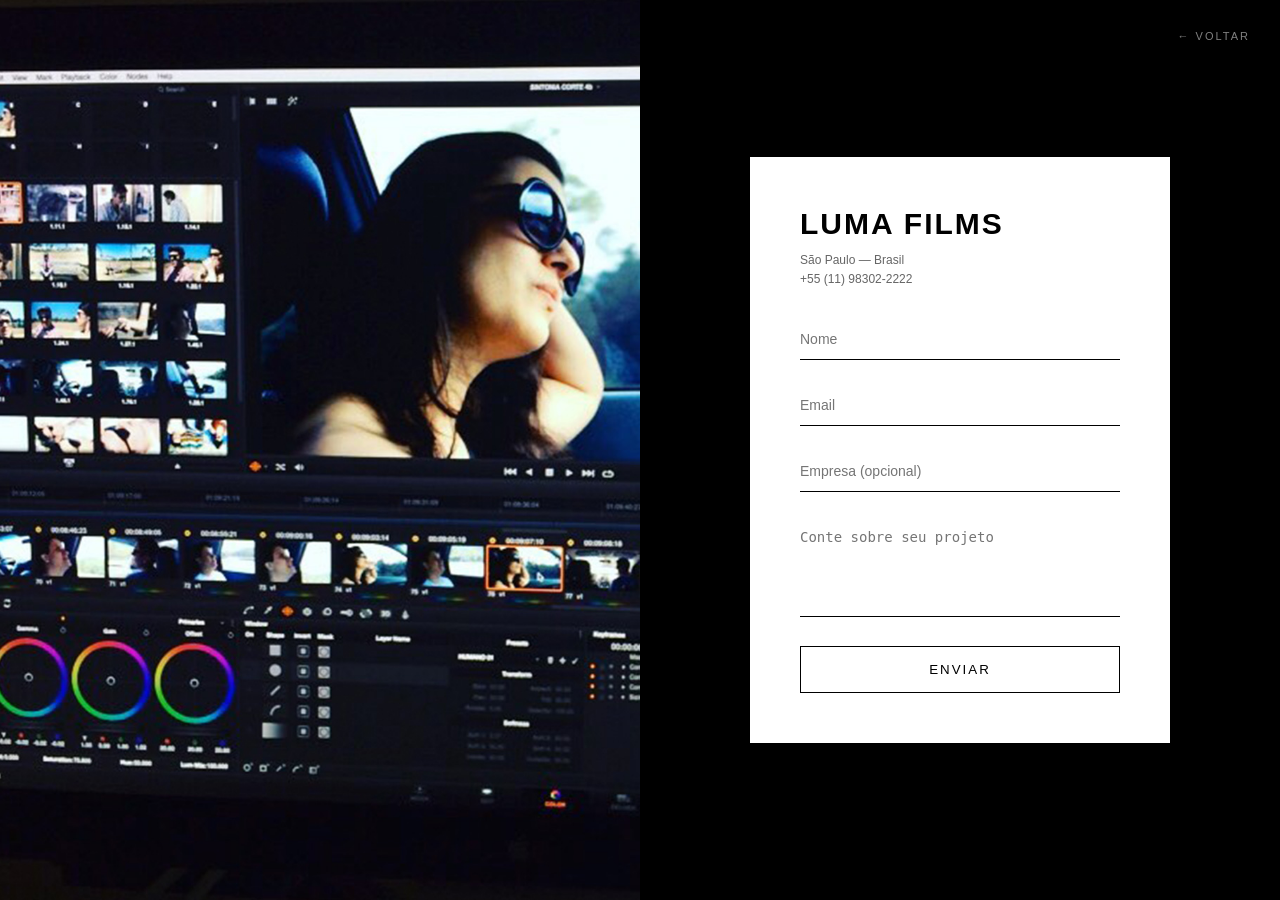
==== contato.html @ a433ba9e "nova pagina de contato e novo sitemap" ====
<!DOCTYPE html>
<html lang="pt-br">
<head>
<meta charset="UTF-8">

<title>Luma Films — Produtora de Vídeo em São Paulo</title>

<meta name="viewport" content="width=device-width, initial-scale=1.0">

<style>

/* RESET */
* {
  margin: 0;
  padding: 0;
  box-sizing: border-box;
}

/* BODY */
body {
  font-family: "Helvetica Neue", Arial, sans-serif;
  background: #000;
}

/* BOTÃO VOLTAR */
.back-home {
  position: fixed;
  top: 30px;
  right: 30px;
  color: #fff;
  text-decoration: none;
  font-size: 11px;
  letter-spacing: 2px;
  text-transform: uppercase;
  opacity: 0.5;
  transition: 0.3s;
  z-index: 10;
}

.back-home:hover {
  opacity: 1;
}

/* GRID */
.contact-container {
  display: flex;
  height: 100vh;
}

/* FOTO */
.contact-left {
  width: 50%;
  background: #000;
  display: flex;
  align-items: center;
  justify-content: center;
  overflow: hidden;
}

.contact-left img {
  height: 100%;
  width: auto;
  object-fit: cover;
}

/* DIREITA */
.contact-right {
  width: 50%;
  background: #000;
  display: flex;
  align-items: center;
  justify-content: center;
  padding: 60px;
}

/* CARD */
.contact-card {
  background: #fff;
  padding: 50px;
  width: 100%;
  max-width: 420px;
}

/* LOGO */
.logo {
  font-size: 30px;
  font-weight: 900;
  letter-spacing: 2px;
  margin-bottom: 10px;
  text-transform: uppercase;
}

/* INFO */
.contact-info {
  font-size: 12px;
  margin-bottom: 30px;
  opacity: 0.6;
  line-height: 1.6;
}

/* INPUTS */
form input,
form textarea {
  width: 100%;
  border: none;
  border-bottom: 1px solid #000;
  padding: 12px 0;
  margin-bottom: 25px;
  font-size: 14px;
  background: transparent;
}

form textarea {
  resize: none;
  height: 100px;
}

/* BOTÃO */
button {
  width: 100%;
  padding: 15px;
  border: 1px solid #000;
  background: transparent;
  cursor: pointer;
  text-transform: uppercase;
  letter-spacing: 2px;
  transition: 0.3s;
}

button:hover {
  background: #000;
  color: #fff;
}

/* RESPONSIVO */
@media(max-width: 900px) {
  .contact-container {
    flex-direction: column;
  }

  .contact-left {
    width: 100%;
    height: 40vh;
  }

  .contact-left img {
    width: 100%;
    height: auto;
  }

  .contact-right {
    width: 100%;
    padding: 40px 20px;
  }
}

</style>
</head>

<body>

<!-- BOTÃO VOLTAR -->
<a href="/" class="back-home">← Voltar</a>

<div class="contact-container">

  <!-- FOTO -->
  <div class="contact-left">
    <img src="img/contact-bg.jpg" alt="Luma Films">
  </div>

  <!-- FORM -->
  <div class="contact-right">

    <div class="contact-card">

      <div class="logo">Luma Films</div>

      <div class="contact-info">
        São Paulo — Brasil<br>
        +55 (11) 98302-2222
      </div>

      <form action="https://formspree.io/f/mqedneqn" method="POST">

        <input type="text" name="nome" placeholder="Nome" required>

        <input type="email" name="email" placeholder="Email" required>

        <input type="text" name="empresa" placeholder="Empresa (opcional)">

        <textarea name="mensagem" placeholder="Conte sobre seu projeto" required></textarea>

        <button type="submit">Enviar</button>

      </form>

    </div>

  </div>

</div>

</body>
</html>
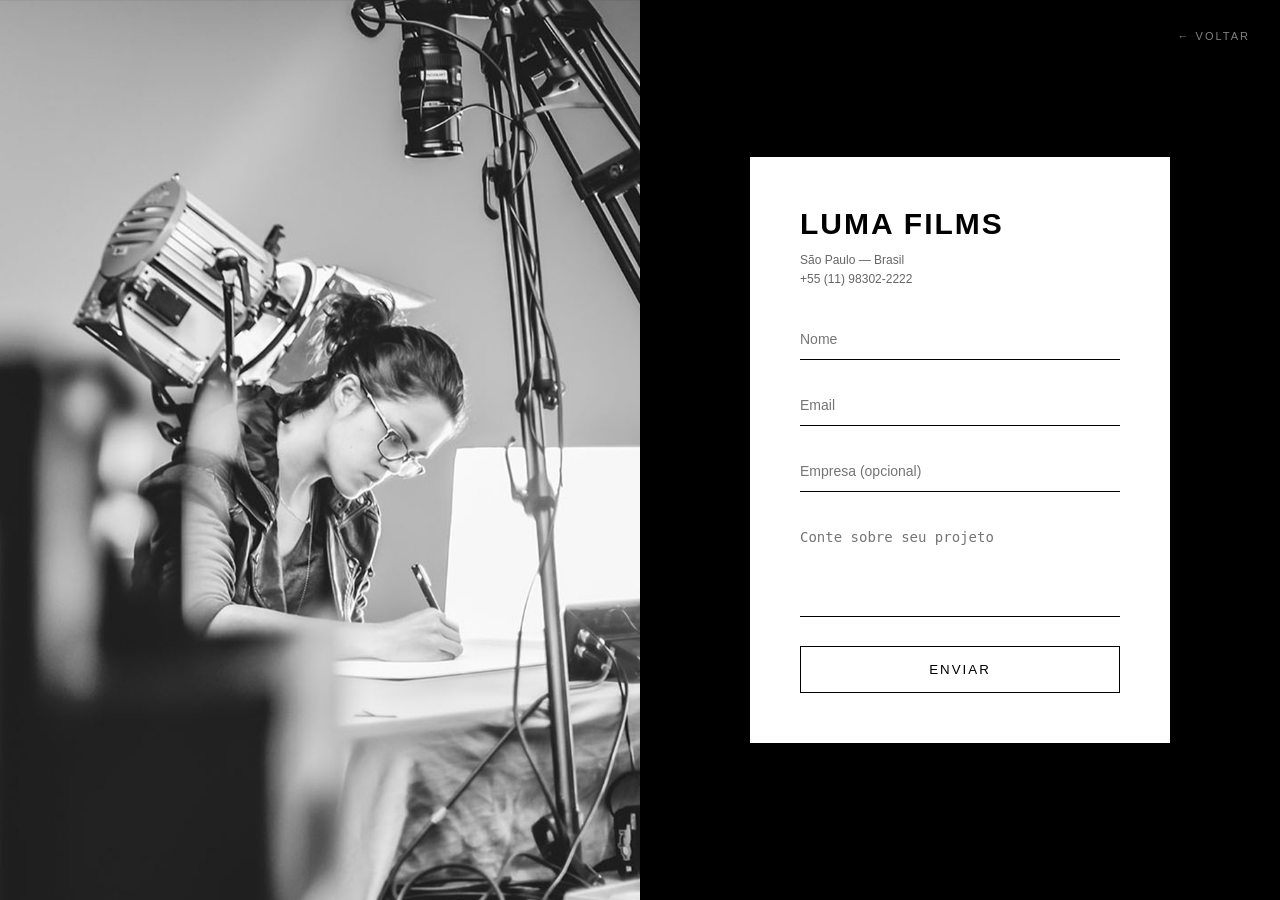
==== commit c8ba8319: "nova head da pagina de contato" ====
--- a/contato.html
+++ b/contato.html
@@ -2,6 +2,20 @@
 <html lang="pt-br">
 <head>
 <meta charset="UTF-8">
+
+<!-- Open Graph -->
+<meta property="og:type" content="website">
+<meta property="og:title" content="Luma Films — Vamos tirar seu projeto do papel">
+<meta property="og:description" content="Filmes institucionais, publicidade e narrativa visual com estética cinematográfica. Fale com a Luma Films.">
+<meta property="og:url" content="https://lumafilms.com.br/contato">
+<meta property="og:image" content="https://lumafilms.com.br/img/og-image.jpg">
+<meta property="og:locale" content="pt_BR">
+
+<!-- Twitter -->
+<meta name="twitter:card" content="summary_large_image">
+<meta name="twitter:title" content="Luma Films — Produção audiovisual em São Paulo">
+<meta name="twitter:description" content="Direção, produção e narrativa visual para marcas que querem se destacar.">
+<meta name="twitter:image" content="https://lumafilms.com.br/img/og-image.jpg">
 
 <title>Luma Films — Produtora de Vídeo em São Paulo</title>
 
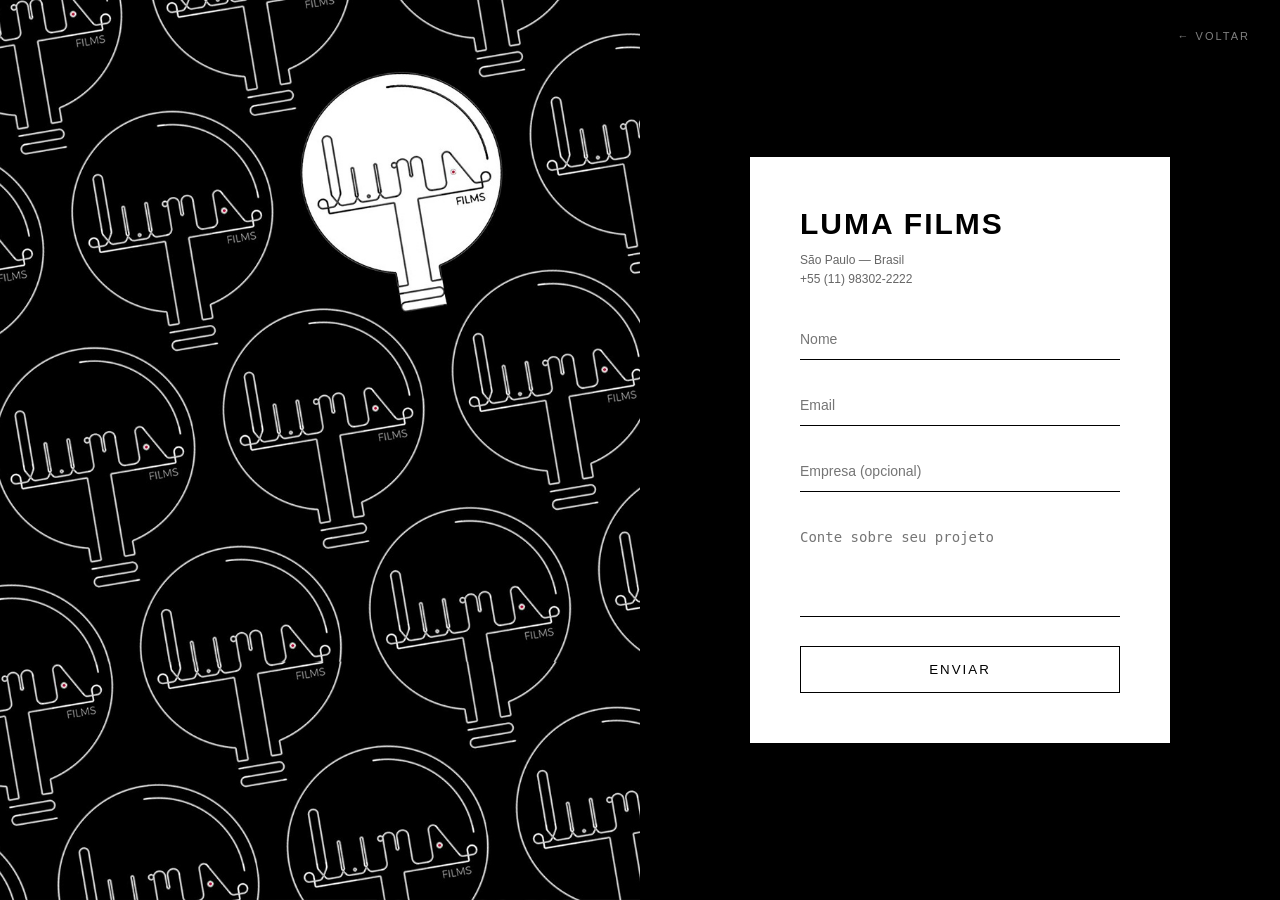
==== commit 588fc5c0: "favicon adicionado a  pagina de contato" ====
--- a/contato.html
+++ b/contato.html
@@ -20,6 +20,9 @@
 <title>Luma Films — Produtora de Vídeo em São Paulo</title>
 
 <meta name="viewport" content="width=device-width, initial-scale=1.0">
+
+<!-- Favicon -->
+<link rel="icon" href="/img/favicon.png" type="image/png">
 
 <style>
 
